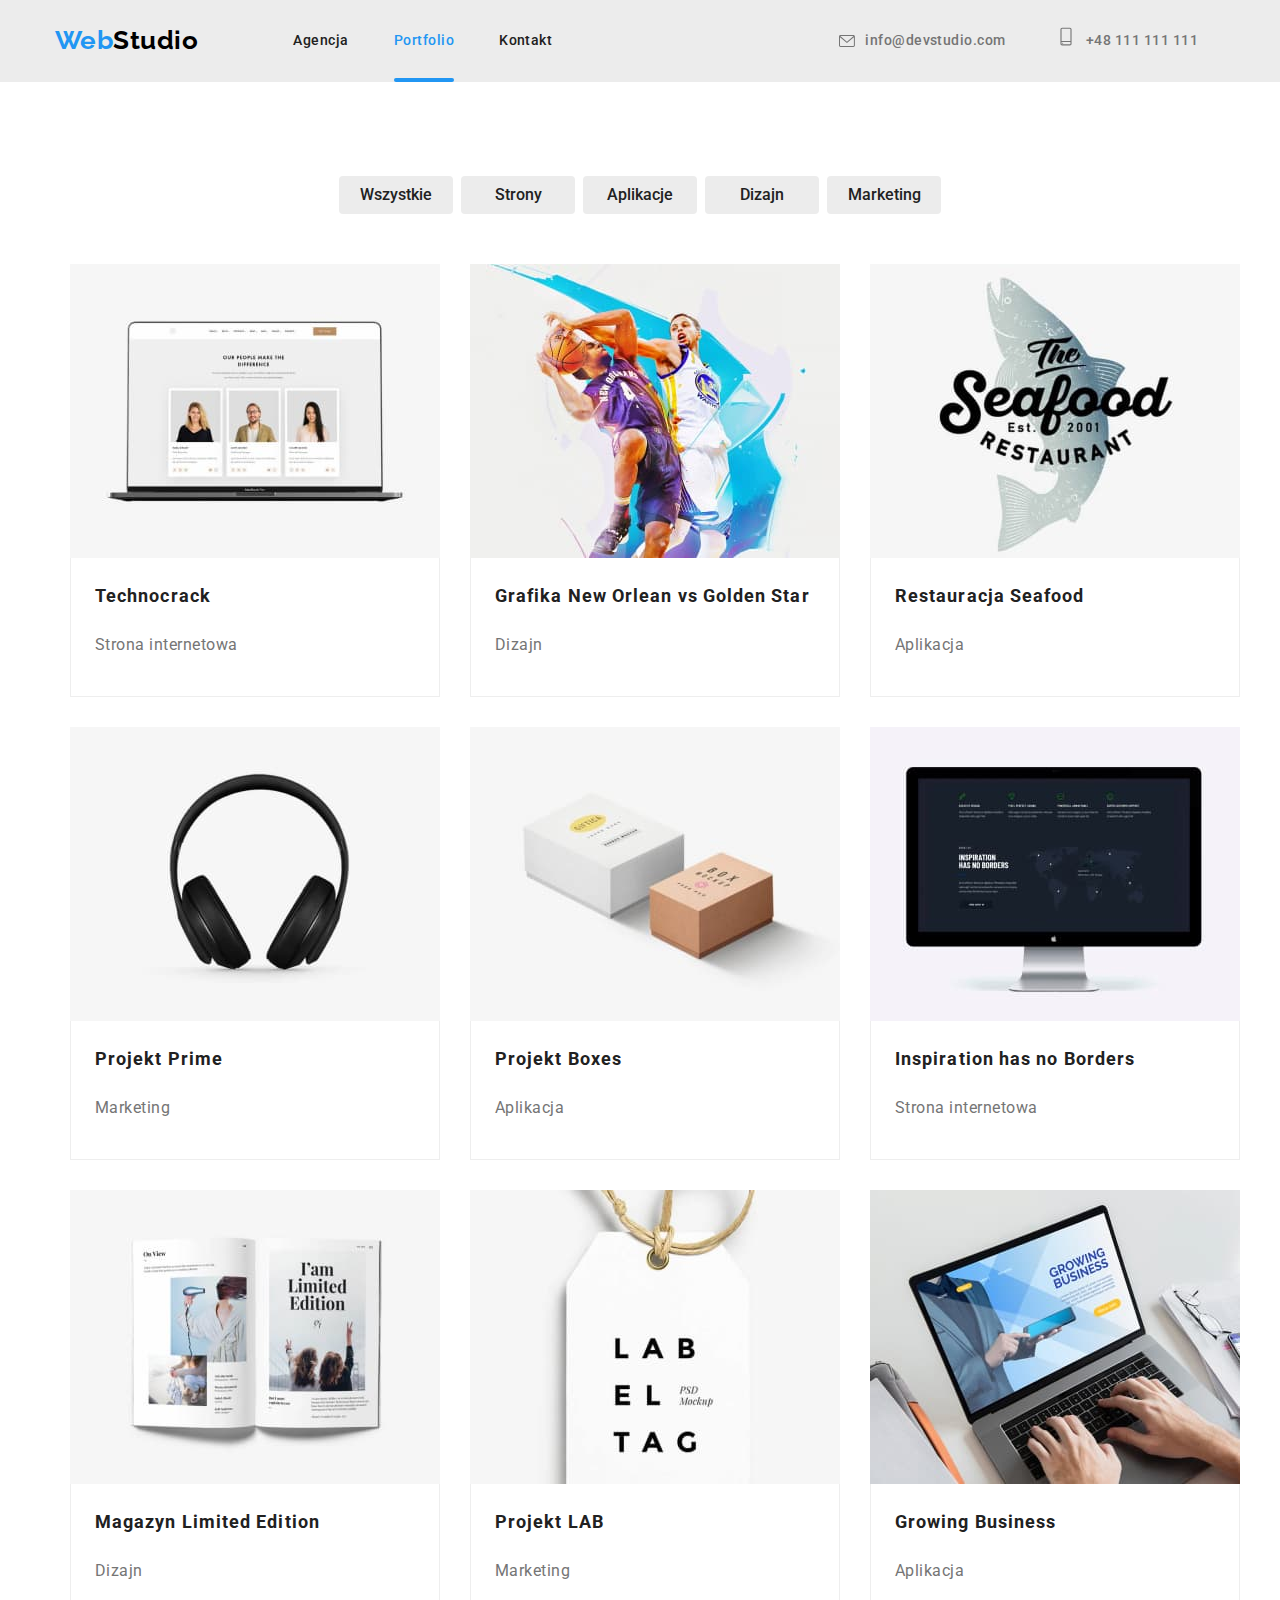
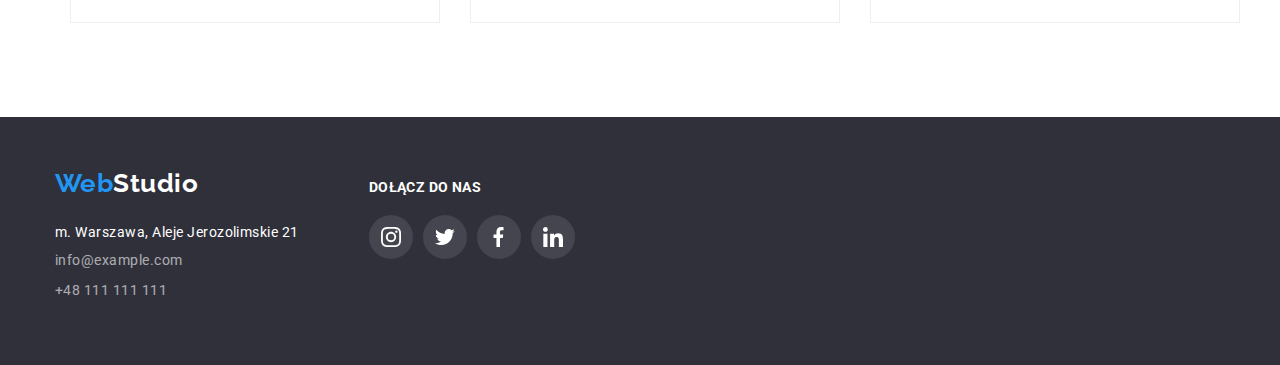
==== portfolio.html @ f3ac7020 "hw06" ====
<!DOCTYPE html>
<html lang="pl">
  <head>
    <meta charset="UTF-8" />
    <meta http-equiv="X-UA-Compatible" content="IE=edge" />
    <meta name="viewport" content="width=device-width, initial-scale=1.0" />
    <link
      rel="stylesheet"
      href="https://cdnjs.cloudflare.com/ajax/libs/modern-normalize/1.0.0/modern-normalize.min.css"
    />
    <link rel="stylesheet" href="./css/styles.css" />
    <link rel="preconnect" href="https://fonts.googleapis.com" />
    <link rel="preconnect" href="https://fonts.gstatic.com" crossorigin />
    <link
      href="https://fonts.googleapis.com/css2?family=Raleway:wght@700&family=Roboto:wght@400;500;700;900&display=swap"
      rel="stylesheet"
    />
    <title>Portfolio</title>
  </head>
  <body>
    <header class="header-style">
      <div class="container">
        <div class="header-style-items">
          <a href="index.html" class="logo"
            ><span class="logo-blue">Web</span>Studio</a
          >
          <nav class="nav-item">
            <ul class="nav-list">
              <li>
                <a href="./index.html" class="nav-list-link">Agencja</a>
              </li>
              <li>
                <a href="./portfolio.html" class="nav-list-link active-link"
                  >Portfolio</a
                >
              </li>
              <li>
                <a href="./kontakt.html" class="nav-list-link">Kontakt</a>
              </li>
            </ul>
          </nav>
          <ul class="contact-list-header">
            <li>
              <a
                href="mailto:info@devstudio.com"
                class="contact-list-header-link"
              >
                <svg width="16" height="12">
                  <use href="./images/sprite.svg#icon-envelope"></use>
                </svg>
                info@devstudio.com</a
              >
            </li>
            <li>
              <a href="tel:+48111111111" class="contact-list-header-link">
                <svg width="20" height="32">
                  <use href="./images/sprite.svg#icon-smartphone"></use>
                </svg>
                +48 111 111 111</a
              >
            </li>
          </ul>
        </div>
      </div>
    </header>
    <main>
      <section class="section">
        <div class="container">
          <div class="filter">
            <ul class="buttons">
              <li>
                <button type="button" class="buttons-button">Wszystkie</button>
              </li>
              <li>
                <button type="button" class="buttons-button">Strony</button>
              </li>
              <li>
                <button type="button" class="buttons-button">Aplikacje</button>
              </li>
              <li>
                <button type="button" class="buttons-button">Dizajn</button>
              </li>
              <li>
                <button type="button" class="buttons-button">Marketing</button>
              </li>
            </ul>
          </div>
          <section class="result">
            <div class="container">
              <ul class="result-list">
                <li class="result-card">
                  <div class="result-card-item">
                    <div class="result-card-img">
                      <div class="result-card-onlay">
                        <p class="result-card-onlay-description">
                          Technocrack jest popularną platformą wykorzystywaną do
                          rozpowszechniania koronawirusa. Firmy wykorzystują tę
                          platformę do celów szpiegowskich i ataków na
                          niezabezpieczone serwery konkurencji
                        </p>
                      </div>
                      <img
                        src="./images/portfolio1.jpg"
                        alt="Strona Technocrack"
                        width="370"
                        height="294"
                      />
                    </div>
                    <div class="result-card-description">
                      <h3 class="result-card-title">Technocrack</h3>
                      <p class="result-card-text">Strona internetowa</p>
                    </div>
                  </div>
                </li>
                <li class="result-card">
                  <div class="result-card-item">
                    <div class="result-card-img">
                      <div class="result-card-onlay">
                        <p class="result-card-onlay-description">
                          Technocrack jest popularną platformą wykorzystywaną do
                          rozpowszechniania koronawirusa. Firmy wykorzystują tę
                          platformę do celów szpiegowskich i ataków na
                          niezabezpieczone serwery konkurencji
                        </p>
                      </div>
                      <img
                        src="./images/portfolio2.jpg"
                        alt="Grafika NOvsGS"
                        width="370"
                        height="294"
                      />
                    </div>
                    <div class="result-card-description">
                      <h3 class="result-card-title">
                        Grafika New Orlean vs Golden Star
                      </h3>
                      <p class="result-card-text">Dizajn</p>
                    </div>
                  </div>
                </li>
                <li class="result-card">
                  <div class="result-card-item">
                    <div class="result-card-img">
                      <div class="result-card-onlay">
                        <p class="result-card-onlay-description">
                          Technocrack jest popularną platformą wykorzystywaną do
                          rozpowszechniania koronawirusa. Firmy wykorzystują tę
                          platformę do celów szpiegowskich i ataków na
                          niezabezpieczone serwery konkurencji
                        </p>
                      </div>
                      <img
                        src="./images/portfolio3.jpg"
                        alt="Logo restauraji Seafood"
                        width="370"
                        height="294"
                      />
                    </div>
                    <div class="result-card-description">
                      <h3 class="result-card-title">Restauracja Seafood</h3>
                      <p class="result-card-text">Aplikacja</p>
                    </div>
                  </div>
                </li>
                <li class="result-card">
                  <div class="result-card-item">
                    <div class="result-card-img">
                      <div class="result-card-onlay">
                        <p class="result-card-onlay-description">
                          Technocrack jest popularną platformą wykorzystywaną do
                          rozpowszechniania koronawirusa. Firmy wykorzystują tę
                          platformę do celów szpiegowskich i ataków na
                          niezabezpieczone serwery konkurencji
                        </p>
                      </div>
                      <img
                        src="./images/portfolio4.jpg"
                        alt="Słuchawki"
                        width="370"
                        height="294"
                      />
                    </div>
                    <div class="result-card-description">
                      <h3 class="result-card-title">Projekt Prime</h3>
                      <p class="result-card-text">Marketing</p>
                    </div>
                  </div>
                </li>
                <li class="result-card">
                  <div class="result-card-item">
                    <div class="result-card-img">
                      <div class="result-card-onlay">
                        <p class="result-card-onlay-description">
                          Technocrack jest popularną platformą wykorzystywaną do
                          rozpowszechniania koronawirusa. Firmy wykorzystują tę
                          platformę do celów szpiegowskich i ataków na
                          niezabezpieczone serwery konkurencji
                        </p>
                      </div>
                      <img
                        src="./images/portfolio5.jpg"
                        alt="Pudełka"
                        width="370"
                        height="294"
                      />
                    </div>
                    <div class="result-card-description">
                      <h3 class="result-card-title">Projekt Boxes</h3>
                      <p class="result-card-text">Aplikacja</p>
                    </div>
                  </div>
                </li>
                <li class="result-card">
                  <div class="result-card-item">
                    <div class="result-card-img">
                      <div class="result-card-onlay">
                        <p class="result-card-onlay-description">
                          Technocrack jest popularną platformą wykorzystywaną do
                          rozpowszechniania koronawirusa. Firmy wykorzystują tę
                          platformę do celów szpiegowskich i ataków na
                          niezabezpieczone serwery konkurencji
                        </p>
                      </div>
                      <img
                        src="./images/portfolio6.jpg"
                        alt="Widok strony no Borders"
                        width="370"
                        height="294"
                      />
                    </div>
                    <div class="result-card-description">
                      <h3 class="result-card-title">
                        Inspiration has no Borders
                      </h3>
                      <p class="result-card-text">Strona internetowa</p>
                    </div>
                  </div>
                </li>
                <li class="result-card">
                  <div class="result-card-item">
                    <div class="result-card-img">
                      <div class="result-card-onlay">
                        <p class="result-card-onlay-description">
                          Technocrack jest popularną platformą wykorzystywaną do
                          rozpowszechniania koronawirusa. Firmy wykorzystują tę
                          platformę do celów szpiegowskich i ataków na
                          niezabezpieczone serwery konkurencji
                        </p>
                      </div>
                      <img
                        src="./images/portfolio7.jpg"
                        alt="Zdjęcie magazynu"
                        width="370"
                        height="294"
                      />
                    </div>
                    <div class="result-card-description">
                      <h3 class="result-card-title">Magazyn Limited Edition</h3>
                      <p class="result-card-text">Dizajn</p>
                    </div>
                  </div>
                </li>
                <li class="result-card">
                  <div class="result-card-item">
                    <div class="result-card-img">
                      <div class="result-card-onlay">
                        <p class="result-card-onlay-description">
                          Technocrack jest popularną platformą wykorzystywaną do
                          rozpowszechniania koronawirusa. Firmy wykorzystują tę
                          platformę do celów szpiegowskich i ataków na
                          niezabezpieczone serwery konkurencji
                        </p>
                      </div>
                      <img
                        src="./images/portfolio8.jpg"
                        alt="Etykieta LAB"
                        width="370"
                        height="294"
                      />
                    </div>
                    <div class="result-card-description">
                      <h3 class="result-card-title">Projekt LAB</h3>
                      <p class="result-card-text">Marketing</p>
                    </div>
                  </div>
                </li>
                <li class="result-card">
                  <div class="result-card-item">
                    <div class="result-card-img">
                      <div class="result-card-onlay">
                        <p class="result-card-onlay-description">
                          Technocrack jest popularną platformą wykorzystywaną do
                          rozpowszechniania koronawirusa. Firmy wykorzystują tę
                          platformę do celów szpiegowskich i ataków na
                          niezabezpieczone serwery konkurencji
                        </p>
                      </div>
                      <img
                        src="./images//portfolio9.jpg"
                        alt="Monitor z Growig Business"
                        width="370"
                        height="294"
                      />
                    </div>
                    <div class="result-card-description">
                      <h3 class="result-card-title">Growing Business</h3>
                      <p class="result-card-text">Aplikacja</p>
                    </div>
                  </div>
                </li>
              </ul>
            </div>
          </section>
        </div>
      </section>
    </main>
    <footer class="footer-style">
      <div class="container footer-style-items">
        <div>
          <a href="index.html" class="footer-logo"
            ><span class="logo-blue">Web</span>Studio</a
          >
          <ul class="contact-list-footer">
            <li>
              <address class="contact-list-footer-address">
                m. Warszawa, Aleje Jerozolimskie 21
              </address>
            </li>
            <li>
              <a href="mailto:info@example.com" class="contact-list-footer-link"
                >info@example.com</a
              >
            </li>
            <li>
              <a href="tel:+48111111111" class="contact-list-footer-link"
                >+48 111 111 111</a
              >
            </li>
          </ul>
        </div>
        <div class="footer-socialmedia">
          <h2>Dołącz do nas</h2>
          <ul class="footer-social-icons">
            <li>
              <a class="footer-social-link" href="#">
                <svg class="footer-social-icon" width="20" height="20">
                  <use href="./images/sprite.svg#icon-instagram"></use>
                </svg>
              </a>
            </li>
            <li>
              <a class="footer-social-link" href="#">
                <svg class="footer-social-icon" width="20" height="20">
                  <use href="./images/sprite.svg#icon-twitter"></use>
                </svg>
              </a>
            </li>
            <li>
              <a class="footer-social-link" href="#">
                <svg class="footer-social-icon" width="20" height="20">
                  <use href="./images/sprite.svg#icon-facebook"></use>
                </svg>
              </a>
            </li>
            <li>
              <a class="footer-social-link" href="#">
                <svg class="footer-social-icon" width="20" height="20">
                  <use href="./images/sprite.svg#icon-linkedin"></use>
                </svg>
              </a>
            </li>
          </ul>
        </div>
      </div>
    </footer>
  </body>
</html>
---- css/styles.css ----
:root {
  --bckgr-dark-color: #2f303a;
  --bckgr-bright-color: #ececec;
  --highlight: #2196f3;
  --bold-color: #212121;
  --bright: #ffffff;
  --dark: #000000;
  --icon-bckgr: #f5f4fa;
  --hover-onlay: rgba(33, 150, 243, 0.9);
  --color1: #2196f3;
  --color2: #757575;
  --color3: #212121;
  --color4: #afb1b8;
  --color5: rgba(47, 48, 58, 0.6);
}

/* * {
  margin: 0;
  padding: 0;
} */

body {
  font-family: "Roboto", "Raleway", sans-serif;
  color: #757575;
  font-size: 16px;
  letter-spacing: 00.03em;
  margin: 0 auto;
  max-width: 1600px;
}

ul {
  padding: 0;
  margin: 0;
  list-style-type: none;
  list-style-position: inside;
}

.container {
  width: 1200px;
  margin: 0 auto;
  padding: 0 15px;
}

.section {
  padding-top: 94px;
  padding-bottom: 94px;
}

/* == ==== End of global styling ==== == */

/* == ==== Header ==== == */

.header-style {
  background-color: var(--bckgr-bright-color);
  display: flex;
  align-items: center;
  border-bottom: 1px solid var(--bckgr-bright-color);
  padding: 24.5px 0;
}

.header-style-items {
  display: flex;
  align-items: center;
  justify-content: space-between;
}

.logo {
  font-family: "Raleway", sans-serif;
  font-weight: 700;
  font-size: 26px;
  color: var(--dark);
  text-decoration: none;
}

.logo-blue {
  color: var(--highlight);
}

.nav-item {
  flex-grow: 1;
}

.nav-list {
  text-decoration: none;
  color: var(--bold-color);
  list-style-type: none;
  list-style-position: inside;
  display: flex;
  justify-content: left;
}

.nav-list:first-child {
  padding-left: 95px;
}

.nav-list-link {
  text-decoration: none;
  font-weight: 500;
  font-size: 14px;
  color: var(--bold-color);
  margin-right: 45px;
  position: relative;
  transition-property: color;
  transition-duration: 250ms;
  transition-timing-function: cubic-bezier(0.4, 0, 0.2, 1);
}

.nav-list-link:hover,
.nav-list-link:focus {
  color: var(--highlight);
}

.active-link {
  color: var(--highlight);
}

.active-link::after {
  content: " ";
  width: 100%;
  height: 4px;
  background-color: var(--highlight);
  border-radius: 2px;
  position: absolute;
  left: 0;
  top: 46px;
}

.contact-list-header {
  text-decoration: none;
  list-style-type: none;
  list-style-position: inside;
  display: flex;
  justify-self: right;
  align-items: center;
}

.contact-list-header svg {
  margin-right: 10px;
}

.contact-list-header:last-child {
  padding-right: 27px;
}

.contact-list-header-link {
  text-decoration: none;
  font-weight: 500;
  font-size: 14px;
  color: inherit;
  padding-left: 50px;
  display: flex;
  justify-content: right;
  align-items: center;
  transition-property: color;
  transition-duration: 250ms;
  transition-timing-function: cubic-bezier(0.4, 0, 0.2, 1);
}

.contact-list-header-link:hover,
.contact-list-header-link:focus {
  color: var(--highlight);
  --color2: currentColor;
}

/* == ==== End of Header ==== == */

/* == ==== Footer ==== == */

.footer-style {
  background-color: var(--bckgr-dark-color);
}

.footer-style-items:first-child {
  padding-top: 50px;
}

.footer-style-items:last-child {
  padding-bottom: 60px;
}

.footer-style-items {
  display: flex;
  flex-direction: row;
  align-items: baseline;
  gap: 70px;
}

.footer-logo {
  display: inline-flex;
  font-family: "Raleway", sans-serif;
  font-weight: 700;
  font-size: 26px;
  color: var(--bright);
  text-decoration: none;
  padding-bottom: 20px;
}

.contact-list-footer {
  list-style-type: none;
  line-height: 1.875;
  list-style-position: inside;
  padding: 0;
  transition-property: color;
  transition-duration: 250ms;
  transition-timing-function: cubic-bezier(0.4, 0, 0.2, 1);
}

.contact-list-footer-link:hover,
.contact-list-footer-link:focus,
.contact-list-footer-address:hover,
.contact-list-footer-address:focus {
  color: var(--highlight);
}

.contact-list-footer-address {
  text-decoration: none;
  font-weight: 400;
  font-size: 14px;
  font-style: normal;
  color: #ffffff;
}

.contact-list-footer-link {
  text-decoration: none;
  font-weight: 400;
  font-size: 14px;
  color: #ffffff;
  opacity: 60%;
}

.footer-socialmedia h2 {
  margin-bottom: 20px;
  font-family: "Roboto";
  color: var(--bright);
  font-style: normal;
  font-weight: 700;
  font-size: 14px;
  line-height: 16px;
  letter-spacing: 0.03em;
  text-transform: uppercase;
}

.footer-social-icons {
  display: flex;
  align-items: center;
  justify-content: center;
  gap: 10px;
  list-style-type: none;
  list-style-position: inside;
}

.footer-social-link {
  display: inline-flex;
  align-items: center;
  justify-content: center;
  background-color: rgba(255, 255, 255, 0.1);
  border-radius: 50%;
  width: 44px;
  height: 44px;
  --color4: var(--bright);
  transition-property: background-color;
  transition-duration: 250ms;
  transition-timing-function: cubic-bezier(0.4, 0, 0.2, 1);
}

.footer-social-link:hover,
.footer-social-link:focus {
  background-color: var(--color1);
}

/* == ==== End of Footer ==== == */

/* == ==== Main ==== == */
/* == ==== Intro ==== == */

.intro {
  max-width: 1600px;
  margin: 0 auto;
  padding-top: 200px;
  padding-bottom: 200px;
  background-color: var(--bckgr-dark-color);
  background-image: linear-gradient(to top, var(--color5), rgba(0, 0, 0, 0.1)),
    url("../images/intro-bckgr.jpg");
  background-size: cover;
}

.intro-items {
  display: flex;
  flex-direction: column;
  align-items: center;
}

.intro-header {
  text-transform: uppercase;
  font-weight: 900;
  font-size: 44px;
  line-height: 1.36;
  text-align: center;
  letter-spacing: 0.06em;
  color: var(--bright);
  padding-bottom: 30px;
}

.intro-button {
  background: var(--highlight);
  color: var(--bright);
  font-weight: 700;
  letter-spacing: 0.06em;
  width: 200px;
  height: 50px;
  border: 0;
  box-shadow: 0px 4px 4px rgba(0, 0, 0, 0.15);
  border-radius: 4px;
  cursor: pointer;
}

.backdrop {
  position: fixed;
  display: flex;
  left: 0;
  top: 0;
  width: 100%;
  height: 100%;
  background-color: rgba(0, 0, 0, 0.4);
  z-index: 2;
  transition-property: transform;
  transition-duration: 250ms;
  transition-timing-function: cubic-bezier(0.4, 0, 0.2, 1);
}

.is-hidden {
  transform: scale(0);
  visibility: 0;
  opacity: 0;
}

.modal-content {
  position: relative;
  width: 520px;
  margin: auto;
  padding: 40px;
  background-color: var(--bright);
}

.modal-content h2 {
  margin: 0 auto;
  text-align: center;
  font-family: Roboto;
  font-size: 20px;
  line-height: 1.2;
  color: var(--bold-color);
  margin-bottom: 12px;
}

.modal-form {
  display: flex;
  flex-direction: column;
  justify-content: center;
}

.modal-button {
  position: absolute;
  width: 30px;
  height: 30px;
  top: 3%;
  right: 3%;
  border: 1px solid rgba(0, 0, 0, 0.1);
  border-radius: 50%;
  cursor: pointer;
}

.modal-label {
  font-family: Roboto;
  font-size: 12px;
  line-height: 1.17;
  letter-spacing: 0.01em;
  color: var(--color2);
}

.modal-fieldset {
  margin: 4px 0 10px;
  border: 1px solid rgba(33, 33, 33, 0.2);
  border-radius: 4px;
}

.comment-field {
  display: flex;
  flex-direction: column;
}

.modal-textarea {
  margin: 4px 0 20px;
  border: 1px solid rgba(33, 33, 33, 0.2);
  border-radius: 4px;
  padding: 12px 16px;
  color: rgba(117, 117, 117, 0.5);
}

.modal-checkbox-fieldset {
  margin-bottom: 30px;
  border: 0;
  padding: 0;
  font-family: Roboto;
  font-size: 14px;
  line-height: 1.71;
  margin: 0 auto 30px;
  position: relative;
  display: flex;
}

.checkbox-icon {
  position: absolute;
  content: " ";
  width: 16px;
  height: 15px;

  background-color: #000000;
  visibility: hidden;
  transition-property: visibility;
  transition-duration: 240ms;
  transition-timing-function: cubic-bezier(0.4, 0, 0.2, 1);
}

.modal-checkbox {
  display: inline-block;
  width: 16px;
  height: 15px;
  margin: 0;
  cursor: pointer;
  visibility: visible;
  transition-property: visibility;
}

.modal-checkbox:checked {
  visibility: hidden;
}

.modal-checkbox-fieldset:has(.modal-checkbox:checked) .checkbox-icon {
  visibility: visible;
}

.modal-link {
  color: var(--highlight);
}

.modal-submit-button {
  color: var(--bright);
  background-color: var(--highlight);
  border: 0;
  border-radius: 4px;
  width: 200px;
  padding: 10px 76px;
  font-family: Roboto;
  line-height: 30px;
  font-weight: 700;
  letter-spacing: 0.06em;
  margin: 0 auto;
}

/* == ==== End of Intro ==== == */
/* == ==== Lorem ==== == */

.lorem {
  background-color: var(--bright);
}

.lorem-list {
  display: flex;
  align-items: center;
  justify-content: space-evenly;
  gap: 30px;
}

.lorem-list-item {
  width: 270px;
  text-align: left;
}

.lorem-list-icon {
  display: flex;
  justify-content: center;
  background-color: var(--icon-bckgr);
  border-radius: 4px;
  padding: 25px 0;
  margin-bottom: 30px;
}

.lorem-list-item-title {
  text-transform: uppercase;
  font-size: 14px;
  font-weight: 700;
  line-height: 1.14;
  color: var(--bold-color);
  margin-bottom: 10px;
}

.lorem-list-item-text {
  font-size: 14px;
  line-height: 1.71;
}

/* == ==== End of Lorem ==== == */

/* == ==== Our skills ==== == */

.skills {
  background-color: var(--bright);
}

.skills-header {
  font-weight: 700;
  font-size: 36px;
  line-height: 1.17;
  text-align: center;
  color: var(--bold-color);
  padding-bottom: 50px;
}

.skills-list {
  display: flex;
  justify-content: space-between;
}

.skills-list-item {
  width: 370px;
  position: relative;
}

.skills-list-item img {
  display: block;
}

.skills-list-description {
  display: flex;
  justify-content: center;
  align-items: center;
  width: 100%;
  height: 70px;
  background-color: rgba(47, 48, 58, 0.8);
  color: var(--bright);
  font-size: 14px;
  font-weight: 700;
  text-transform: uppercase;
  font-family: Roboto;
  position: absolute;
  bottom: 0;
}

/* == ==== End of our skills ==== == */

/* == ==== Our team ==== == */

.team {
  background-color: var(--bckgr-bright-color);
}

.team-header {
  font-weight: 700;
  font-size: 36px;
  line-height: 1.17;
  text-align: center;
  color: var(--bold-color);
  margin-bottom: 50px;
}

.team-list {
  display: flex;
  justify-content: space-between;
}

.team-list-card {
  width: 270px;
  background-color: var(--bright);
  box-shadow: 0px 1px 3px rgba(0, 0, 0, 0.12), 0px 1px 1px rgba(0, 0, 0, 0.14),
    0px 2px 1px rgba(0, 0, 0, 0.2);
  border-radius: 0px 0px 4px 4px;
}

.team-list-card-picture {
  align-items: center;
  margin: 0;
  padding: 0;
}

.team-list-card-description {
  text-align: center;
  padding: 30px 0;
}

.team-list-card-title {
  color: var(--bold-color);
  font-weight: 500;
  line-height: 1.17;
  padding: 0;
  margin: 0;
}

.team-list-card-text {
  line-height: 1.17;
}

.team-list-social-icons {
  display: flex;
  justify-content: center;
  gap: 10px;
  list-style-type: none;
  list-style-position: inside;
}

.team-list-social-link {
  display: inline-flex;
  background-color: var(--bright);
  color: var(--color4);
  border-radius: 50%;
  width: 44px;
  height: 44px;
  align-items: center;
  justify-content: center;
  will-change: background-color, color;
  transition-property: background-color, color;
  transition-duration: 250ms;
  transition-timing-function: cubic-bezier(0.4, 0, 0.2, 1);
}

.team-list-social-icon {
  display: flex;
}

.team-list-social-link:hover,
.team-list-social-link:focus {
  background-color: var(--color1);
  color: var(--bright);
  --color4: currentColor;
}

/* == ==== EEnd of Our team ==== == */

/* == ==== Our clients ==== == */

.ourclients-header {
  color: var(--dark);
  text-align: center;
  font-size: 36px;
  font-weight: 700;
  margin-bottom: 50px;
}

.ourclients-logos {
  display: flex;
  justify-content: space-between;
  gap: 30px;
  list-style-type: none;
  list-style-position: inside;
}

.ourclients-link {
  display: block;
  width: 170px;
  padding: 17.71px 32px 13.25px;
  border-radius: 4px;
  color: var(--color4);
  border: 1px solid var(--color4);
  will-change: border, color;
  transition-property: border, color;
  transition-duration: 250ms;
  transition-timing-function: cubic-bezier(0.4, 0, 0.2, 1);
}

.ourclients-logo {
  display: inline-flex;
}

.ourclients-link:hover,
.ourclients-link:focus {
  border: 1px solid var(--color1);
  color: var(--color1);
  --color4: currentColor;
}

/* == ==== End of Our clients ==== == */

/* == ==== End of Studio Main ==== == */

/* == ==== Portfolio Main ==== == */

.filter {
  background-color: var(--bright);
}

.buttons {
  display: flex;
  justify-content: center;
  list-style-type: none;
  list-style-position: inside;
  padding-bottom: 50px;
}

.buttons li:not(:last-child) {
  margin-right: 8px;
}

.buttons-button {
  color: var(--bold-color);
  font-weight: 500;
  line-height: 1.625;
  cursor: pointer;
  width: 114px;
  padding-top: 6px;
  padding-bottom: 6px;
  background-color: var(--bckgr-bright-color);
  border-radius: 4px;
  border: 0;
  transition-property: background-color, color, box-shadow;
  transition-duration: 250ms;
  transition-timing-function: cubic-bezier(0.4, 0, 0.2, 1);
}

.buttons-button:focus,
.buttons-button:hover {
  background-color: var(--highlight);
  color: var(--bright);
  box-shadow: 0px 3px 1px rgba(0, 0, 0, 0.1), 0px 1px 2px rgba(0, 0, 0, 0.08),
    0px 2px 2px rgba(0, 0, 0, 0.12);
}

.result {
  background-color: var(--bright);
}

.result-list {
  list-style-type: none;
  display: flex;
  justify-content: center;
  flex-wrap: wrap;
  gap: 30px;
  padding: 0;
  margin: 0;
}

.result-card {
  flex-basis: calc((100%-60px) / 3-0.5px);
  background-color: var(--bright);
  transition-property: box-shadow;
  transition-duration: 250ms;
  transition-timing-function: cubic-bezier(0.4, 0, 0.2, 1);
}

.result-card:hover,
.result-card:focus {
  box-shadow: 0px 1px 1px rgba(0, 0, 0, 0.12), 0px 4px 4px rgba(0, 0, 0, 0.06),
    1px 4px 6px rgba(0, 0, 0, 0.16);
}

.result-card-item {
  position: relative;
  display: flex;
  flex-direction: column;
  align-items: stretch;
  margin: 0;
  padding: 0;
  text-align: left;
}

.result-card-img {
  position: relative;
  overflow: hidden;
}

.result-card-img img {
  display: block;
  margin: 0;
  padding: 0;
}

.result-card-description {
  display: block;
  padding: 20px 24px;
  border-bottom: 1px solid #eeeeee;
  border-left: 1px solid #eeeeee;
  border-right: 1px solid #eeeeee;
}

.result-card-title {
  color: var(--bold-color);
  font-size: 18px;
  line-height: 2;
  letter-spacing: 00.06em;
  margin: 0;
  padding: 0;
}

.result-card-text {
  line-height: 1.875;
}

.result-card-onlay {
  position: absolute;
  background-color: var(--hover-onlay);
  width: 100%;
  height: 294px;
  transform: translateY(100%);
  transition-property: transform;
  transition-duration: 250ms;
  transition-timing-function: cubic-bezier(0.4, 0, 0.2, 1);
}

.result-card-item:hover .result-card-onlay {
  transform: translateY(0);
}

.result-card-onlay-description {
  color: var(--bright);
  font-family: roboto;
  font-size: 18px;
  line-height: 1.56;
  letter-spacing: 0.03em;
  padding: 49px 35px;
}

/* == ==== End of Portfolio Main ==== == */
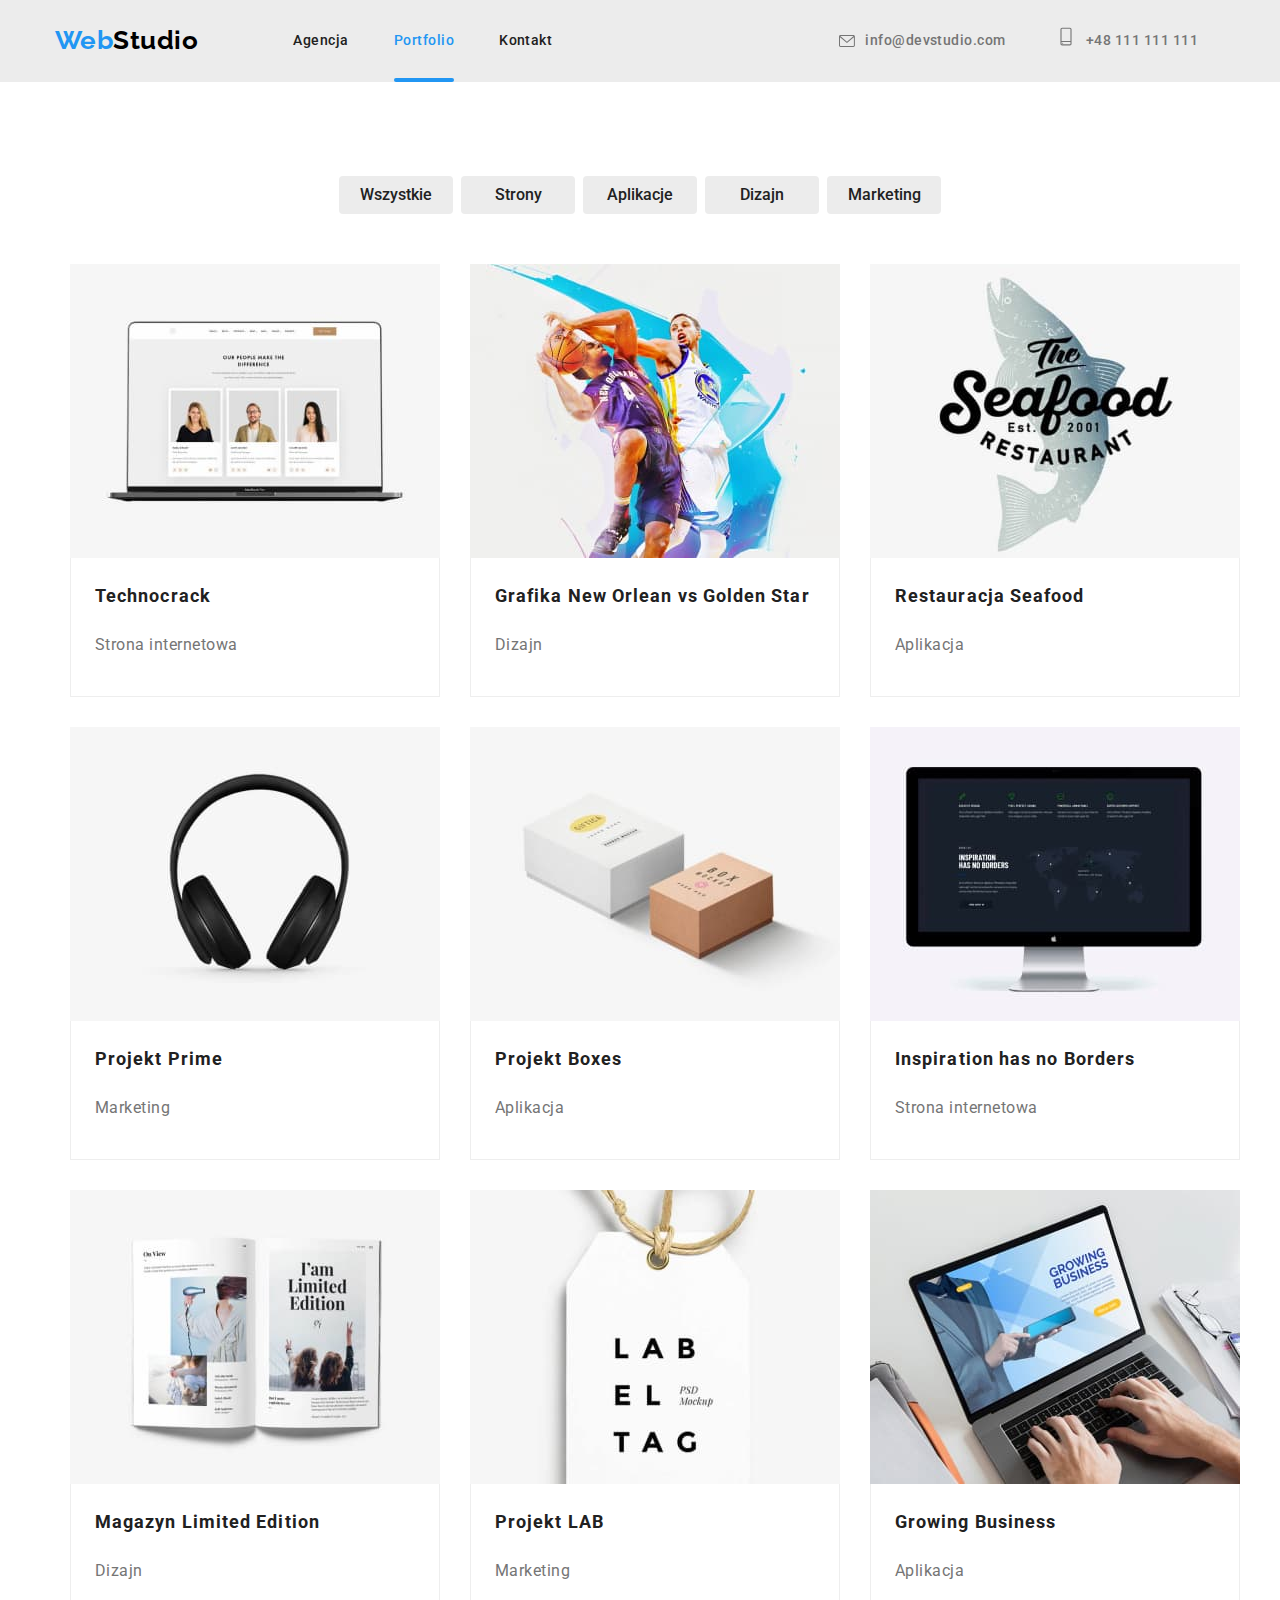
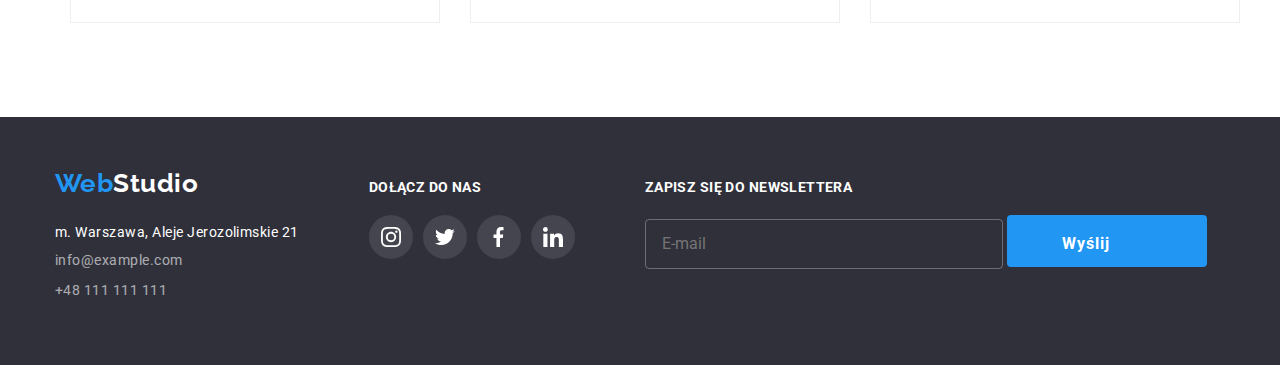
==== commit 3978eb03: "hw06" ====
--- a/portfolio.html
+++ b/portfolio.html
@@ -371,6 +371,23 @@
             </li>
           </ul>
         </div>
+        <div class="footer-newsletter">
+          <h2>Zapisz się do newslettera</h2>
+          <form class="footer-newsletter-form">
+            <input
+              class="footer-input"
+              type="mail"
+              name="newsletter-mail"
+              placeholder="E-mail"
+            />
+            <button class="footer-newsletter-button" type="submit">
+              Wyślij
+              <svg class="icon-send" width="24" height="24">
+                <use href="./images/sprite.svg#"></use>
+              </svg>
+            </button>
+          </form>
+        </div>
       </div>
     </footer>
   </body>
--- a/css/styles.css
+++ b/css/styles.css
@@ -268,6 +268,46 @@
   background-color: var(--color1);
 }
 
+.footer-newsletter h2 {
+  margin-bottom: 20px;
+  font-family: "Roboto";
+  color: var(--bright);
+  font-style: normal;
+  font-weight: 700;
+  font-size: 14px;
+  line-height: 16px;
+  letter-spacing: 0.03em;
+  text-transform: uppercase;
+}
+
+.footer-input {
+  background-color: inherit;
+  border: 1px solid rgba(255, 255, 255, 0.3);
+  border-radius: 4px;
+  padding: 15px 16px;
+  width: 358px;
+}
+
+.footer-newsletter-button {
+  width: 200px;
+  color: var(--bright);
+  fill: var(--bright);
+  background-color: var(--highlight);
+  padding: 10px 42px 10px 28px;
+  border: 0;
+  border-radius: 4px;
+  font-size: 16px;
+  line-height: 1.71;
+  font-weight: 700;
+  letter-spacing: 0.06em;
+  align-items: center;
+}
+
+.icon-send {
+  display: inline-block;
+  fill: var(--bright);
+}
+
 /* == ==== End of Footer ==== == */
 
 /* == ==== Main ==== == */
@@ -379,8 +419,13 @@
 
 .modal-fieldset {
   margin: 4px 0 10px;
+  padding: 12px;
   border: 1px solid rgba(33, 33, 33, 0.2);
   border-radius: 4px;
+}
+
+.modal-input {
+  border: 0;
 }
 
 .comment-field {
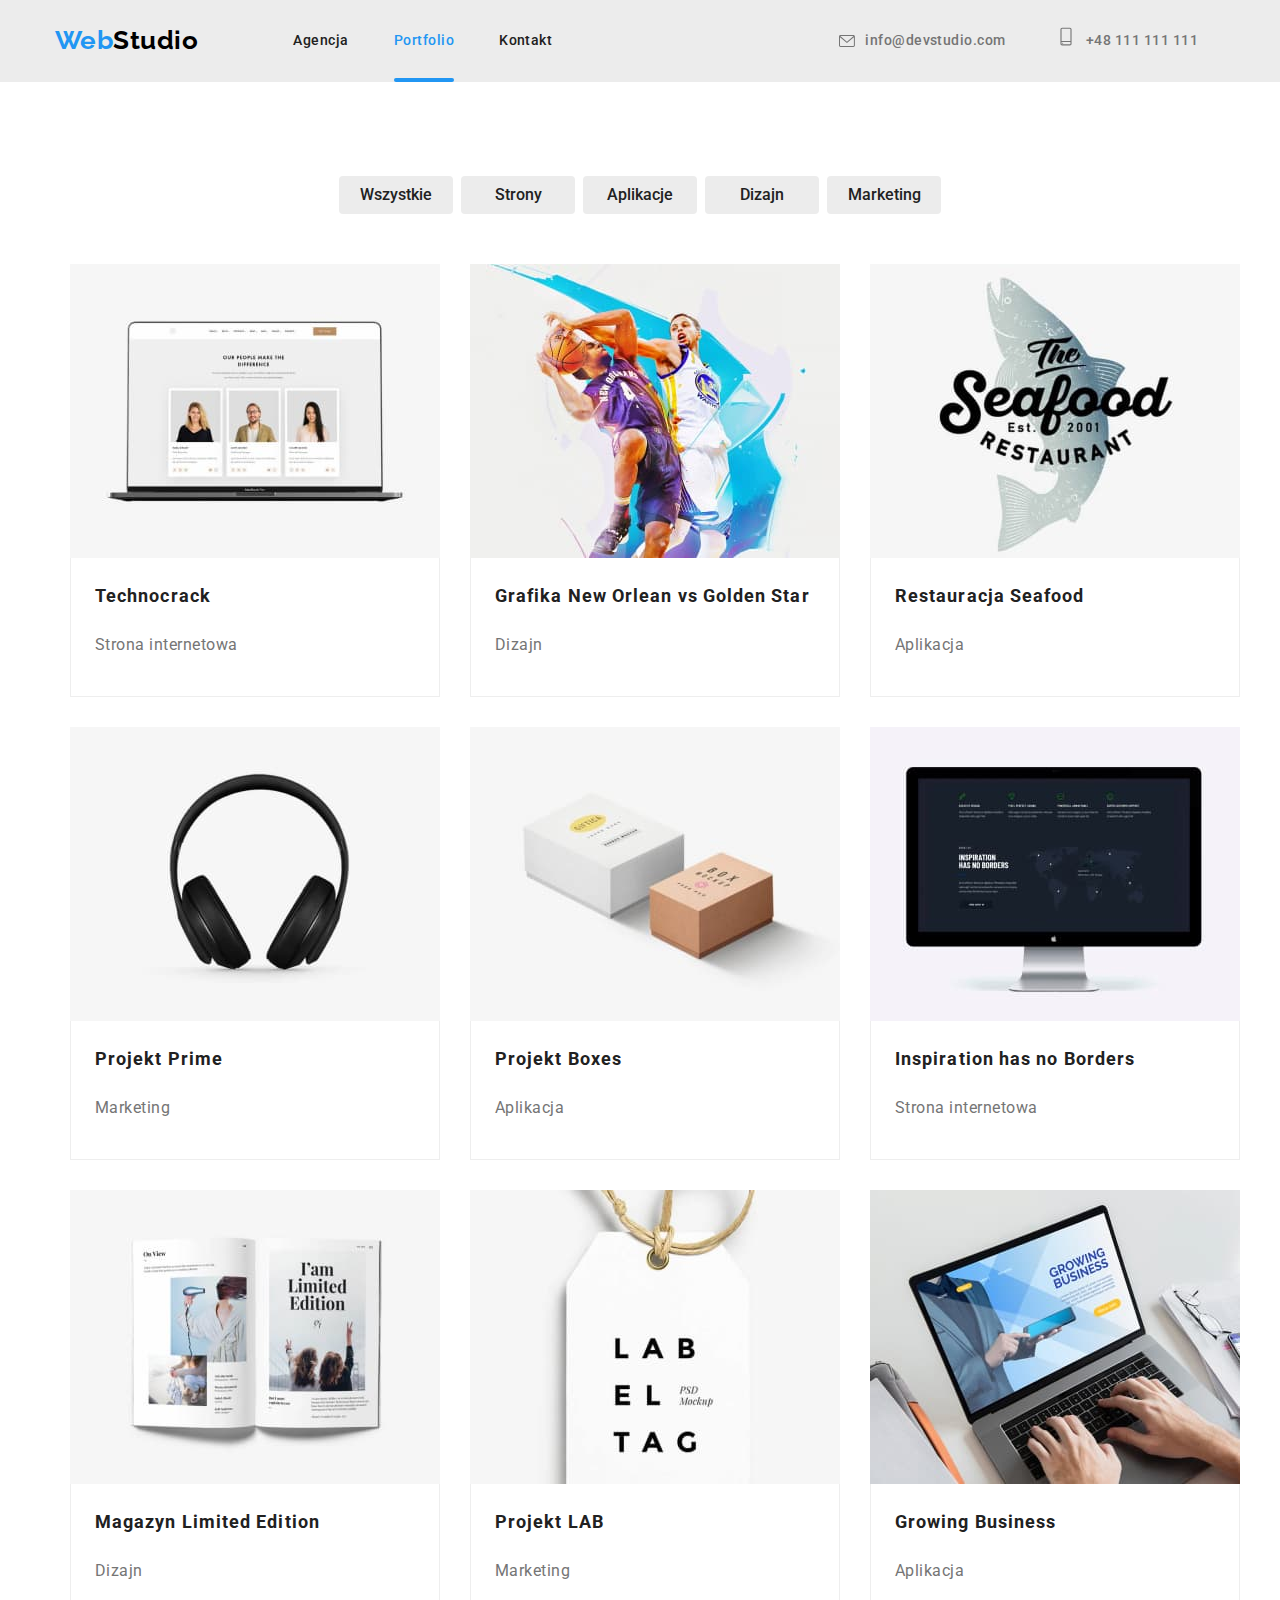
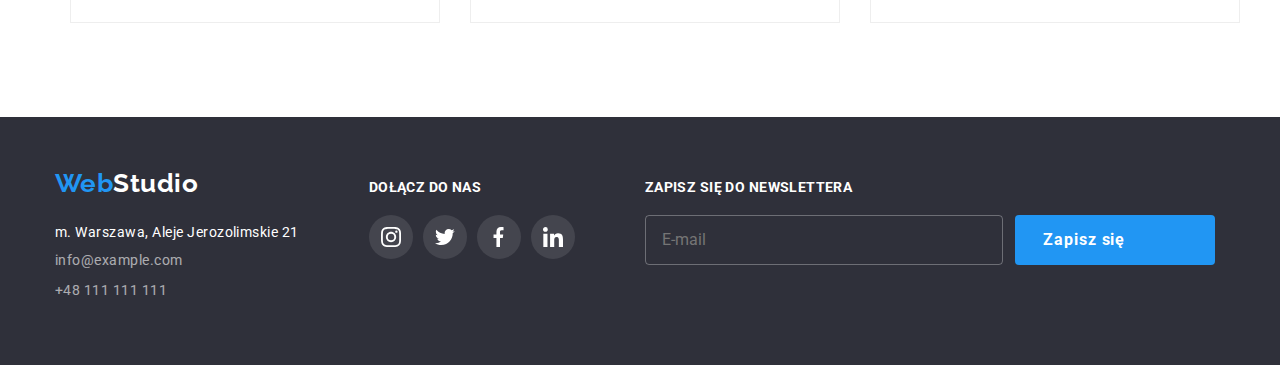
==== commit c2715cf7: "hw06" ====
--- a/portfolio.html
+++ b/portfolio.html
@@ -381,9 +381,9 @@
               placeholder="E-mail"
             />
             <button class="footer-newsletter-button" type="submit">
-              Wyślij
+              Zapisz się
               <svg class="icon-send" width="24" height="24">
-                <use href="./images/sprite.svg#"></use>
+                <use href="./images/sprite.svg#icon-icon-send-"></use>
               </svg>
             </button>
           </form>
--- a/css/styles.css
+++ b/css/styles.css
@@ -280,6 +280,10 @@
   text-transform: uppercase;
 }
 
+.footer-newsletter-form {
+  display: flex;
+}
+
 .footer-input {
   background-color: inherit;
   border: 1px solid rgba(255, 255, 255, 0.3);
@@ -289,7 +293,6 @@
 }
 
 .footer-newsletter-button {
-  width: 200px;
   color: var(--bright);
   fill: var(--bright);
   background-color: var(--highlight);
@@ -300,12 +303,16 @@
   line-height: 1.71;
   font-weight: 700;
   letter-spacing: 0.06em;
-  align-items: center;
+  display: flex;
+  align-items: center;
+  justify-content: center;
+  margin-left: 12px;
 }
 
 .icon-send {
-  display: inline-block;
+  display: block;
   fill: var(--bright);
+  margin-left: 24px;
 }
 
 /* == ==== End of Footer ==== == */
@@ -422,10 +429,35 @@
   padding: 12px;
   border: 1px solid rgba(33, 33, 33, 0.2);
   border-radius: 4px;
+  transition: border 250ms cubic-bezier(0.4, 0, 0.2, 1);
+  display: flex;
+  align-items: center;
+}
+
+.modal-icon {
+  fill: var(--bold-color);
 }
 
 .modal-input {
   border: 0;
+  font-size: 16px;
+  display: inline-block;
+  margin: 0;
+  padding: 0;
+  padding-left: 12px;
+}
+
+.modal-fieldset:has(.modal-input:focus) {
+  border: 1px solid var(--highlight);
+}
+
+.modal-fieldset:has(.modal-input:focus) .modal-icon {
+  fill: var(--highlight);
+}
+
+.modal-input:focus {
+  border: 0;
+  outline: 0;
 }
 
 .comment-field {
@@ -439,6 +471,12 @@
   border-radius: 4px;
   padding: 12px 16px;
   color: rgba(117, 117, 117, 0.5);
+  transition: border 250ms cubic-bezier(0.4, 0, 0.2, 1);
+}
+
+.modal-textarea:focus {
+  border: 1px solid var(--highlight);
+  outline: 0;
 }
 
 .modal-checkbox-fieldset {
@@ -455,12 +493,8 @@
 
 .checkbox-icon {
   position: absolute;
-  content: " ";
-  width: 16px;
-  height: 15px;
-
-  background-color: #000000;
   visibility: hidden;
+  --color2: var(--bright);
   transition-property: visibility;
   transition-duration: 240ms;
   transition-timing-function: cubic-bezier(0.4, 0, 0.2, 1);
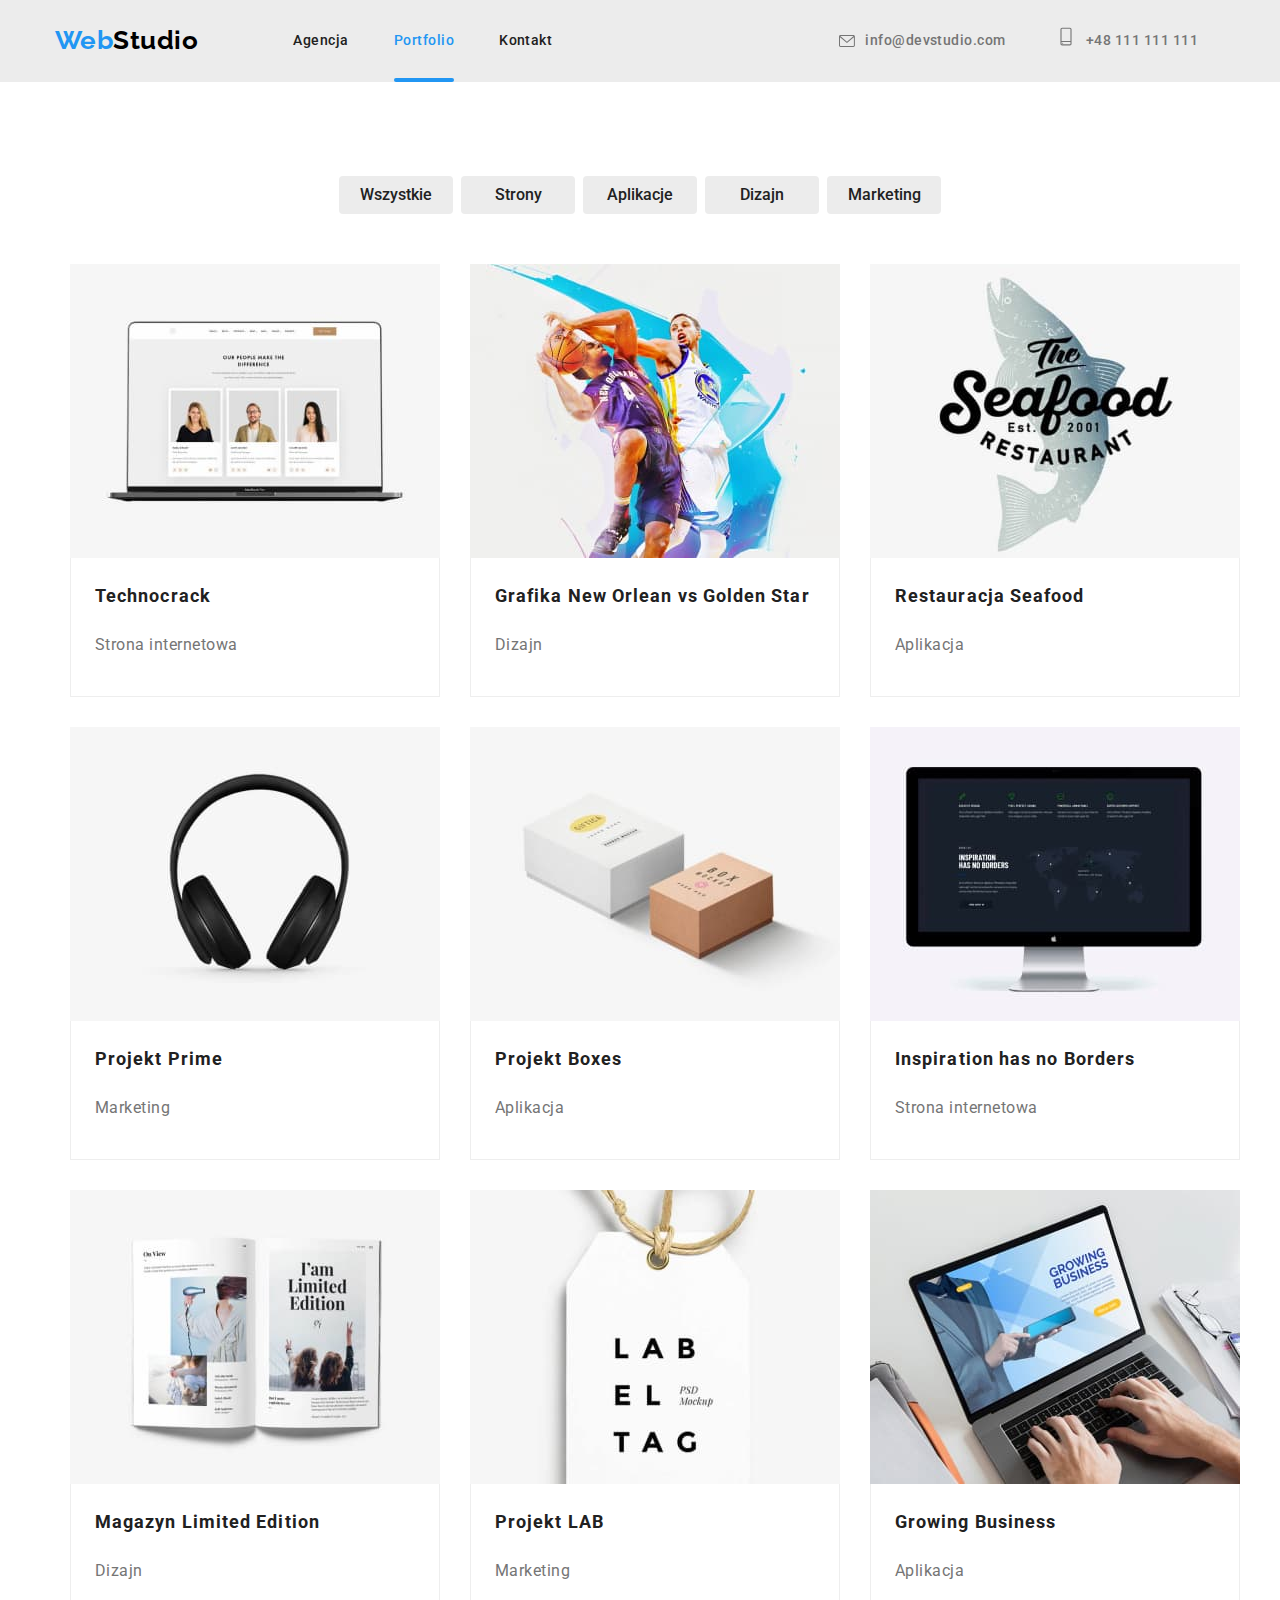
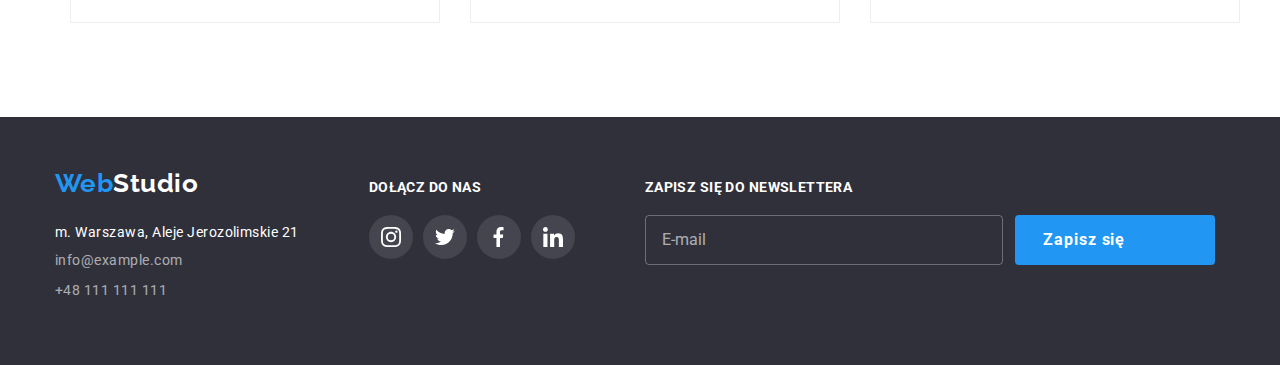
==== commit e7dae70b: "form validation" ====
--- a/portfolio.html
+++ b/portfolio.html
@@ -372,14 +372,16 @@
           </ul>
         </div>
         <div class="footer-newsletter">
-          <h2>Zapisz się do newslettera</h2>
           <form class="footer-newsletter-form">
+            <label>
+            <h2>Zapisz się do newslettera</h2>
             <input
               class="footer-input"
               type="mail"
               name="newsletter-mail"
               placeholder="E-mail"
             />
+          </label>
             <button class="footer-newsletter-button" type="submit">
               Zapisz się
               <svg class="icon-send" width="24" height="24">
--- a/css/styles.css
+++ b/css/styles.css
@@ -282,6 +282,7 @@
 
 .footer-newsletter-form {
   display: flex;
+  align-items: flex-end;
 }
 
 .footer-input {
@@ -292,6 +293,12 @@
   width: 358px;
 }
 
+.footer-input::placeholder {
+  color: var(--bright);
+  opacity: 0.6;
+  font-family: Roboto;
+}
+
 .footer-newsletter-button {
   color: var(--bright);
   fill: var(--bright);
@@ -300,7 +307,7 @@
   border: 0;
   border-radius: 4px;
   font-size: 16px;
-  line-height: 1.71;
+  line-height: 30px;
   font-weight: 700;
   letter-spacing: 0.06em;
   display: flex;
@@ -470,8 +477,11 @@
   border: 1px solid rgba(33, 33, 33, 0.2);
   border-radius: 4px;
   padding: 12px 16px;
+  transition: border 250ms cubic-bezier(0.4, 0, 0.2, 1);
+}
+
+.modal-textarea::placeholder {
   color: rgba(117, 117, 117, 0.5);
-  transition: border 250ms cubic-bezier(0.4, 0, 0.2, 1);
 }
 
 .modal-textarea:focus {
